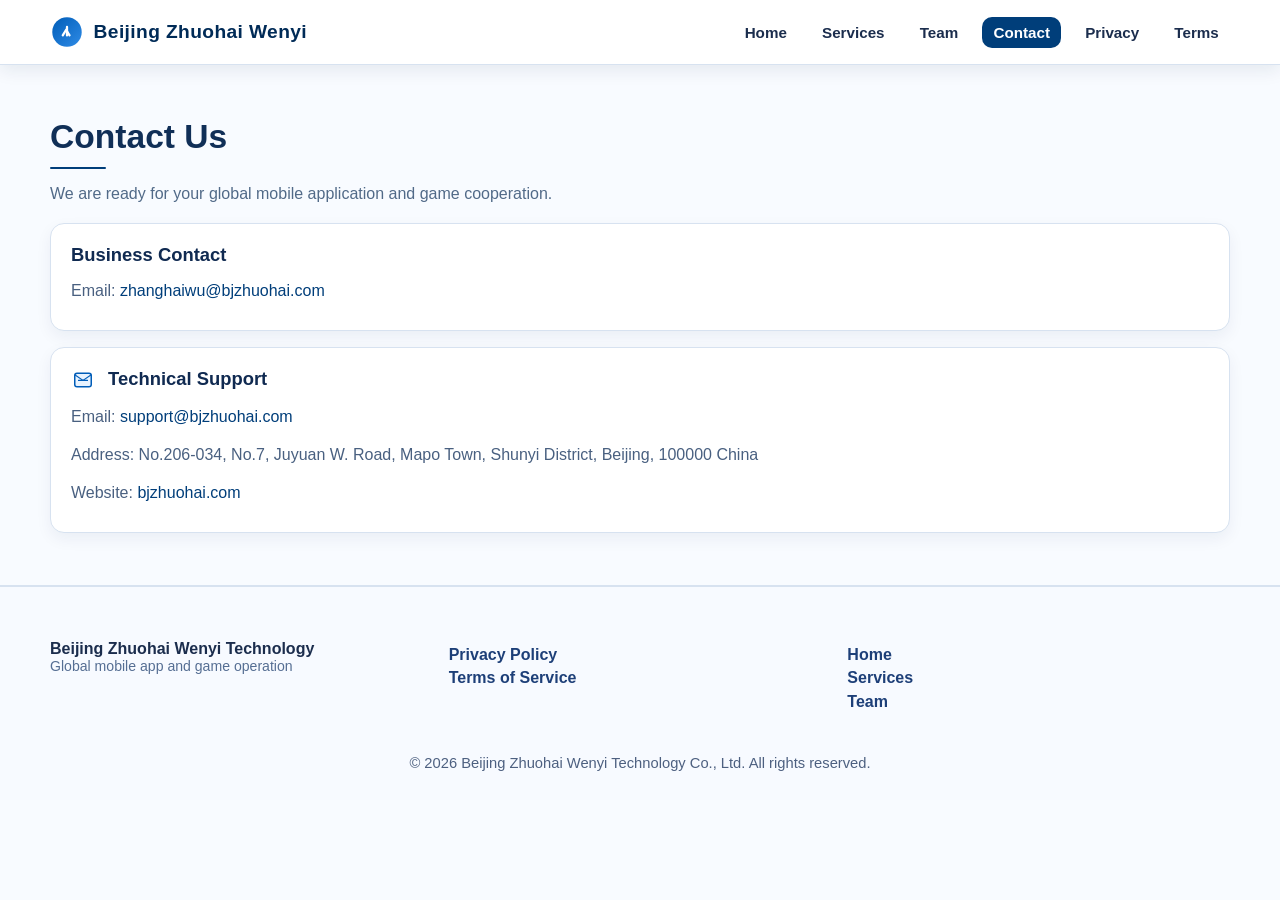
==== contact.html @ ebd732f4 "init1" ====
<!DOCTYPE html>
<html lang="en">
<head>
  <meta charset="UTF-8" />
  <meta name="viewport" content="width=device-width, initial-scale=1.0" />
  <title>Contact | Beijing Zhuohai Wenyi Technology</title>
  <meta name="description" content="Get in touch with Beijing Zhuohai Wenyi Technology for global app and game collaboration, support, and business inquiries.">
  <link rel="stylesheet" href="css/style.css" />
  <script defer src="js/main.js"></script>
</head>
<body>
  <header>
    <div class="container nav-wrap">
      <a href="index.html" class="site-brand"><img src="svg/logo.svg" alt="Logo" /><span>Beijing Zhuohai Wenyi</span></a>
      <nav class="nav-links">
        <a href="index.html">Home</a>
        <a href="services.html">Services</a>
        <a href="team.html">Team</a>
        <a href="contact.html">Contact</a>
        <a href="privacy.html">Privacy</a>
        <a href="terms.html">Terms</a>
      </nav>
    </div>
  </header>

  <main class="container section">
    <h2>Contact Us</h2>
    <p class="subtitle">We are ready for your global mobile application and game cooperation.</p>

    <article class="card">
      <h3>Business Contact</h3>
      <p>Email: <a href="mailto:zhanghaiwu@bjzhuohai.com">zhanghaiwu@bjzhuohai.com</a></p>
    </article>

    <article class="card" style="margin-top:1rem;">
      <h3><img src="svg/icon-contact.svg" alt="Technical Support" width="24" height="24" style="vertical-align:middle;margin-right:8px;" /> Technical Support</h3>
      <p>Email: <a href="mailto:support@bjzhuohai.com">support@bjzhuohai.com</a></p>
      <p>Address: No.206-034, No.7, Juyuan W. Road, Mapo Town, Shunyi District, Beijing, 100000 China</p>
      <p>Website: <a href="https://bjzhuohai.com" target="_blank" rel="noopener">bjzhuohai.com</a></p>
    </article>

  </main>

  <footer>
    <div class="container footer-grid">
      <div><strong>Beijing Zhuohai Wenyi Technology</strong><p class="small">Global mobile app and game operation</p></div>
      <div><a href="privacy.html">Privacy Policy</a><a href="terms.html">Terms of Service</a></div>
      <div><a href="index.html">Home</a><a href="services.html">Services</a><a href="team.html">Team</a></div>
    </div>
    <p class="legal">© 2026 Beijing Zhuohai Wenyi Technology Co., Ltd. All rights reserved.</p>
  </footer>
</body>
</html>
---- css/style.css ----
/* Global style */
:root {
  --primary:#003e7a;
  --primary-dark:#002b57;
  --secondary:#f8fbff;
  --text:#1b2d4d;
  --muted:#5c6d84;
  --bg:#ffffff;
  --border:#d7e2f0;
}
*{box-sizing:border-box;margin:0;padding:0;}
html {scroll-behavior:smooth; font-family:'Inter', 'Roboto', 'Helvetica', 'Arial', sans-serif; color:var(--text); background:var(--secondary);}
body{background:var(--secondary);}
.container{width:min(1180px, 94vw);margin:0 auto;padding:1.5rem 0;}
a{color:var(--primary);text-decoration:none;}
a:hover{text-decoration:underline;}
header{position:sticky;top:0;z-index:100;background:#fff;box-shadow:0 6px 16px rgba(17,34,61,.08);border-bottom:1px solid var(--border);}
.nav-wrap{display:flex;align-items:center;justify-content:space-between;gap:1rem;padding:.95rem 0;}
.site-brand{display:flex;align-items:center;gap:.6rem;font-weight:800;font-size:1.2rem;letter-spacing:.02em;color:var(--primary-dark);}
.site-brand img{height:34px;width:34px;}
.nav-links{display:flex;gap:.8rem;flex-wrap:wrap;}
.nav-links a{padding:.45rem .7rem;border-radius:10px;font-size:.95rem;color:var(--text);font-weight:600;transition:.22s;}
.nav-links a.active, .nav-links a:hover{background:var(--primary);color:#fff;}
.hero{padding:5.2rem 0 3.2rem;background:linear-gradient(135deg, #f4f7ff 0%, #eaf1ff 100%);border-bottom:1px solid var(--border);}
.hero h1{font-size:clamp(2.1rem,4vw,3.2rem);line-height:1.15;color:var(--primary-dark);font-weight:800;}
.hero p{margin-top:1.15rem;font-size:1.08rem;max-width:760px;line-height:1.75;color:#334462;}
.btn-primary{display:inline-flex;align-items:center;gap:.45rem;padding:.8rem 1.25rem;background:var(--primary);color:#fff;border-radius:9px;font-weight:700;box-shadow:0 8px 20px rgba(0,77,145,.2);transition:transform .2s ease, opacity .2s ease;}
.btn-primary:hover{opacity:.95;transform:translateY(-1px);}
.row{display:flex;flex-wrap:wrap;gap:1.1rem;}
.card{flex:1 1 min(260px,100%);background:#fff;border:1px solid var(--border);border-radius:14px;box-shadow:0 6px 16px rgba(20,42,80,.06);padding:1.25rem;}
.card h3{font-size:1.15rem;color:#102a51;font-weight:700;}
.card p{margin:.75rem 0 .3rem;line-height:1.65;color:#496080;}
.section{padding:3.3rem 0;}
.section h2{font-size:clamp(1.5rem,3vw,2.1rem);color:#102f57;margin-bottom:1rem;position:relative;}
.section h2:after{content:'';display:block;height:2px;width:56px;background:var(--primary);margin-top:.65rem;border-radius:2px;}
.section p.subtitle{color:#516a88;margin-bottom:1.3rem;max-width:740px;}
.policy-card{background:#fff;border:1px solid var(--border);border-radius:12px;padding:1rem 1.1rem;margin-bottom:1rem;box-shadow:0 7px 15px rgba(18,41,72,.04);}
.policy-card h3{font-size:1.1rem;font-weight:700;color:#0f3360;margin-bottom:.5rem;}
.policy-card p{color:#4f6b8b;line-height:1.7;margin-bottom:.7rem;}
.policy-card ul{margin-left:1.15rem;line-height:1.75;}
.policy-card ul li{margin:.28rem 0;}
.stats{display:grid;grid-template-columns:repeat(auto-fit,minmax(210px,1fr));gap:1rem;}
.stat{background:#fff;padding:1.1rem;border:1px solid var(--border);border-radius:14px;text-align:center;}
.stat h3{font-size:1.45rem;color:#0e376f;font-weight:700;}
.stat span{color:#5d7492;font-size:.96rem;}
footer{background:#f7faff;padding:1.8rem 0;border-top:2px solid var(--border);}
footer .footer-grid{display:grid;grid-template-columns:repeat(auto-fit,minmax(180px,1fr));gap:1rem;}
footer a{display:block;margin:.35rem 0;color:#1d3f78;font-weight:600;}
footer .legal{font-size:.92rem;color:#4d6080;text-align:center;margin-top:.9rem;}
footer .legal strong{font-weight:600;}
.small{font-size:.88rem;color:#556e93;}
@media (max-width:960px){.nav-wrap{flex-direction:column;align-items:flex-start;padding:.6rem 0;}.nav-links{width:100%;justify-content:flex-start;}.row{flex-direction:column;}.hero{text-align:center;} .hero .btn-primary{justify-content:center;}}
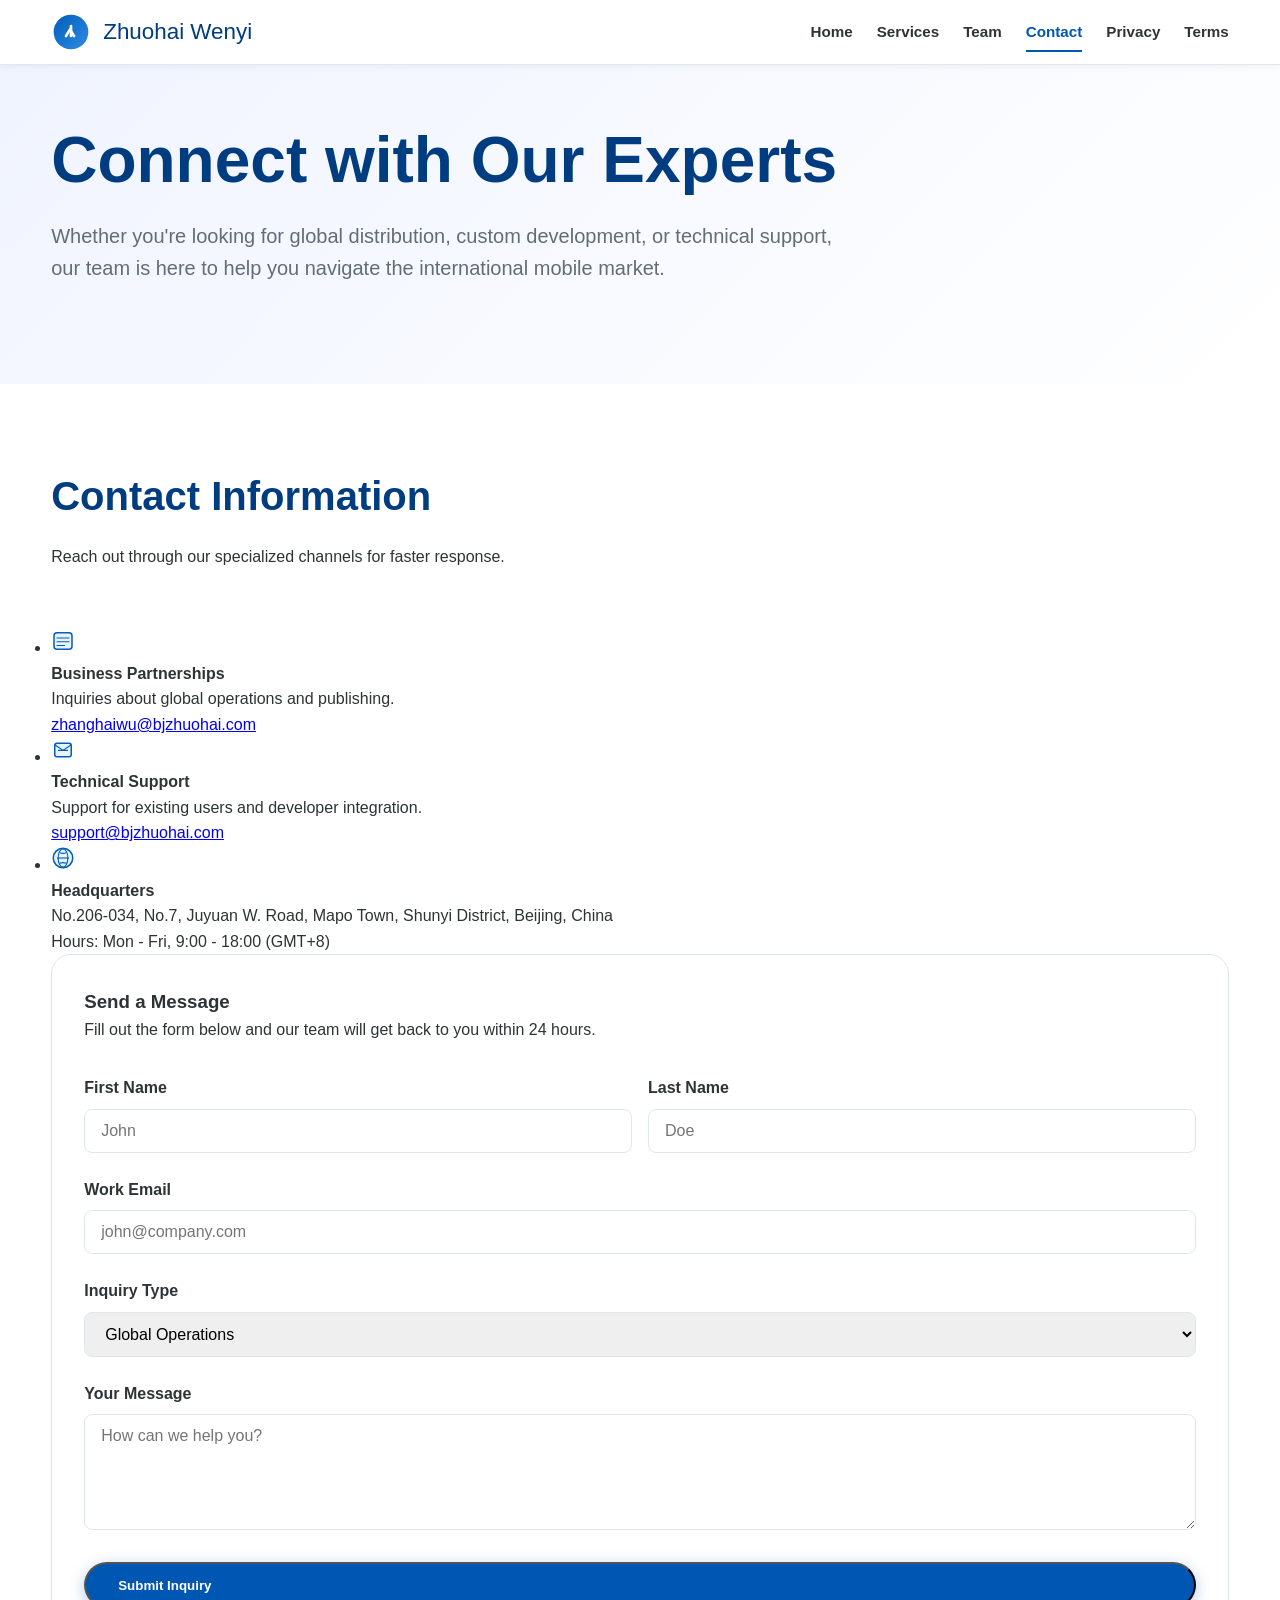
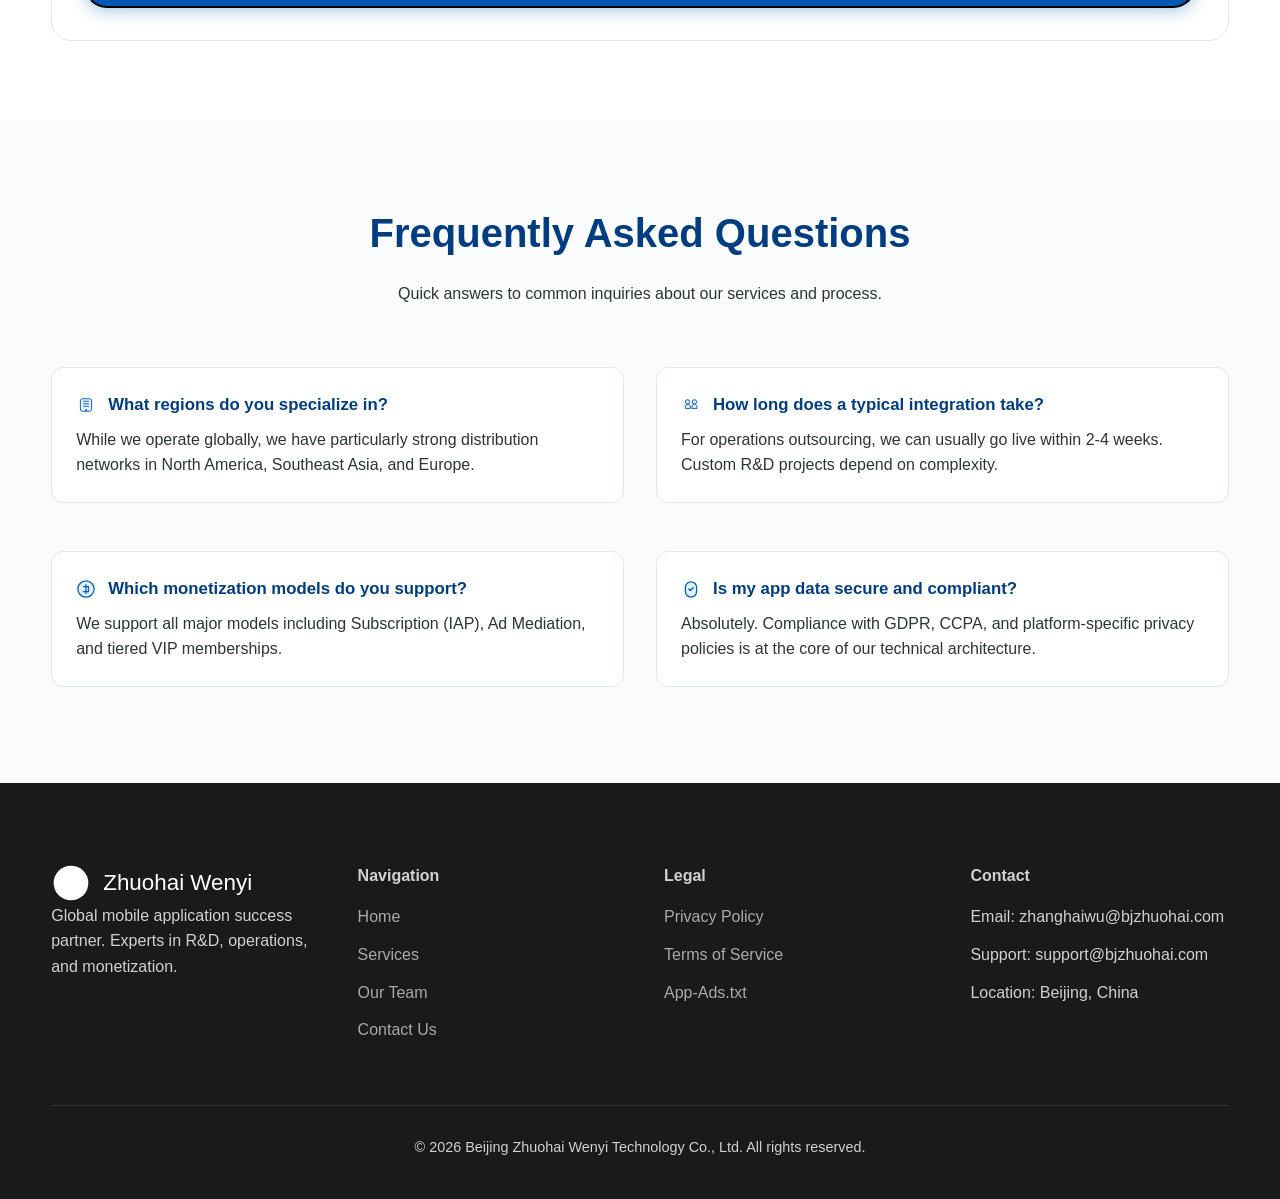
==== commit 61ecd0f5: "Revise1" ====
--- a/contact.html
+++ b/contact.html
@@ -3,15 +3,28 @@
 <head>
   <meta charset="UTF-8" />
   <meta name="viewport" content="width=device-width, initial-scale=1.0" />
-  <title>Contact | Beijing Zhuohai Wenyi Technology</title>
-  <meta name="description" content="Get in touch with Beijing Zhuohai Wenyi Technology for global app and game collaboration, support, and business inquiries.">
+  <title>Contact Us | Beijing Zhuohai Wenyi Technology</title>
+  <meta name="description" content="Get in touch with Beijing Zhuohai Wenyi Technology for global app and game collaboration, technical support, and business inquiries.">
+
+  <!-- SEO & Social Media -->
+  <link rel="canonical" href="https://bjzhuohai.com/contact.html" />
+  <meta property="og:title" content="Contact Us | Beijing Zhuohai Wenyi Technology" />
+  <meta property="og:description" content="Get in touch for global mobile app and game collaboration. Business inquiries and technical support." />
+  <meta property="og:url" content="https://bjzhuohai.com/contact.html" />
+  <meta property="og:type" content="website" />
+  <meta property="og:image" content="https://bjzhuohai.com/img/og-contact.jpg" />
+  <meta name="twitter:card" content="summary_large_image" />
+
   <link rel="stylesheet" href="css/style.css" />
   <script defer src="js/main.js"></script>
 </head>
 <body>
   <header>
     <div class="container nav-wrap">
-      <a href="index.html" class="site-brand"><img src="svg/logo.svg" alt="Logo" /><span>Beijing Zhuohai Wenyi</span></a>
+      <a href="index.html" class="site-brand">
+        <img src="svg/logo.svg" alt="Logo" />
+        <span>Zhuohai Wenyi</span>
+      </a>
       <nav class="nav-links">
         <a href="index.html">Home</a>
         <a href="services.html">Services</a>
@@ -23,31 +36,171 @@
     </div>
   </header>
 
-  <main class="container section">
-    <h2>Contact Us</h2>
-    <p class="subtitle">We are ready for your global mobile application and game cooperation.</p>
-
-    <article class="card">
-      <h3>Business Contact</h3>
-      <p>Email: <a href="mailto:zhanghaiwu@bjzhuohai.com">zhanghaiwu@bjzhuohai.com</a></p>
-    </article>
-
-    <article class="card" style="margin-top:1rem;">
-      <h3><img src="svg/icon-contact.svg" alt="Technical Support" width="24" height="24" style="vertical-align:middle;margin-right:8px;" /> Technical Support</h3>
-      <p>Email: <a href="mailto:support@bjzhuohai.com">support@bjzhuohai.com</a></p>
-      <p>Address: No.206-034, No.7, Juyuan W. Road, Mapo Town, Shunyi District, Beijing, 100000 China</p>
-      <p>Website: <a href="https://bjzhuohai.com" target="_blank" rel="noopener">bjzhuohai.com</a></p>
-    </article>
-
+  <main>
+    <section class="hero" style="padding: 60px 0;">
+      <div class="container">
+        <h1>Connect with Our Experts</h1>
+        <p>Whether you're looking for global distribution, custom development, or technical support, our team is here to help you navigate the international mobile market.</p>
+      </div>
+    </section>
+
+    <section class="section">
+      <div class="container">
+        <div class="contact-grid">
+          <!-- Contact Info -->
+          <div class="contact-sidebar">
+            <div class="section-header" style="text-align: left;">
+              <h2>Contact Information</h2>
+              <p>Reach out through our specialized channels for faster response.</p>
+            </div>
+            <ul class="contact-info-list">
+              <li>
+                <div class="info-icon"><img src="svg/icon-services.svg" width="24" height="24" /></div>
+                <div>
+                  <h4>Business Partnerships</h4>
+                  <p>Inquiries about global operations and publishing.</p>
+                  <a href="mailto:zhanghaiwu@bjzhuohai.com">zhanghaiwu@bjzhuohai.com</a>
+                </div>
+              </li>
+              <li>
+                <div class="info-icon"><img src="svg/icon-contact.svg" width="24" height="24" /></div>
+                <div>
+                  <h4>Technical Support</h4>
+                  <p>Support for existing users and developer integration.</p>
+                  <a href="mailto:support@bjzhuohai.com">support@bjzhuohai.com</a>
+                </div>
+              </li>
+              <li>
+                <div class="info-icon"><img src="svg/icon-globe.svg" width="24" height="24" /></div>
+                <div>
+                  <h4>Headquarters</h4>
+                  <p>No.206-034, No.7, Juyuan W. Road, Mapo Town, Shunyi District, Beijing, China</p>
+                  <p>Hours: Mon - Fri, 9:00 - 18:00 (GMT+8)</p>
+                </div>
+              </li>
+            </ul>
+          </div>
+
+          <!-- Contact Form -->
+          <div class="card">
+            <h3>Send a Message</h3>
+            <p style="margin-bottom: 2rem;">Fill out the form below and our team will get back to you within 24 hours.</p>
+            <form id="contact-form">
+              <div class="grid grid-2" style="gap: 1rem;">
+                <div class="form-group">
+                  <label for="first-name">First Name</label>
+                  <input type="text" id="first-name" class="form-control" placeholder="John" required>
+                </div>
+                <div class="form-group">
+                  <label for="last-name">Last Name</label>
+                  <input type="text" id="last-name" class="form-control" placeholder="Doe" required>
+                </div>
+              </div>
+              <div class="form-group">
+                <label for="email">Work Email</label>
+                <input type="email" id="email" class="form-control" placeholder="john@company.com" required>
+              </div>
+              <div class="form-group">
+                <label for="inquiry">Inquiry Type</label>
+                <select id="inquiry" class="form-control">
+                  <option value="operation">Global Operations</option>
+                  <option value="development">App Development</option>
+                  <option value="monetization">Monetization Strategy</option>
+                  <option value="other">General Inquiry</option>
+                </select>
+              </div>
+              <div class="form-group">
+                <label for="message">Your Message</label>
+                <textarea id="message" rows="5" class="form-control" placeholder="How can we help you?"></textarea>
+              </div>
+              <button type="submit" class="btn-primary" style="width: 100%;">Submit Inquiry</button>
+            </form>
+          </div>
+        </div>
+      </div>
+    </section>
+
+    <!-- FAQ Section -->
+    <section class="section" style="background: var(--bg-light);">
+      <div class="container">
+        <div class="section-header">
+          <h2>Frequently Asked Questions</h2>
+          <p class="subtitle">Quick answers to common inquiries about our services and process.</p>
+        </div>
+        <div class="grid grid-2">
+          <div class="faq-item">
+            <div class="faq-question">
+              <img src="svg/icon-app.svg" width="20" height="20" />
+              What regions do you specialize in?
+            </div>
+            <p>While we operate globally, we have particularly strong distribution networks in North America, Southeast Asia, and Europe.</p>
+          </div>
+          <div class="faq-item">
+            <div class="faq-question">
+              <img src="svg/icon-team.svg" width="20" height="20" />
+              How long does a typical integration take?
+            </div>
+            <p>For operations outsourcing, we can usually go live within 2-4 weeks. Custom R&D projects depend on complexity.</p>
+          </div>
+          <div class="faq-item">
+            <div class="faq-question">
+              <img src="svg/icon-monetization.svg" width="20" height="20" />
+              Which monetization models do you support?
+            </div>
+            <p>We support all major models including Subscription (IAP), Ad Mediation, and tiered VIP memberships.</p>
+          </div>
+          <div class="faq-item">
+            <div class="faq-question">
+              <img src="svg/icon-privacy.svg" width="20" height="20" />
+              Is my app data secure and compliant?
+            </div>
+            <p>Absolutely. Compliance with GDPR, CCPA, and platform-specific privacy policies is at the core of our technical architecture.</p>
+          </div>
+        </div>
+      </div>
+    </section>
   </main>
 
   <footer>
-    <div class="container footer-grid">
-      <div><strong>Beijing Zhuohai Wenyi Technology</strong><p class="small">Global mobile app and game operation</p></div>
-      <div><a href="privacy.html">Privacy Policy</a><a href="terms.html">Terms of Service</a></div>
-      <div><a href="index.html">Home</a><a href="services.html">Services</a><a href="team.html">Team</a></div>
+    <div class="container">
+      <div class="footer-grid">
+        <div class="footer-col">
+          <a href="index.html" class="site-brand footer-logo" style="color: white;">
+            <img src="svg/logo.svg" alt="Logo" style="filter: brightness(0) invert(1);" />
+            <span>Zhuohai Wenyi</span>
+          </a>
+          <p>Global mobile application success partner. Experts in R&D, operations, and monetization.</p>
+        </div>
+        <div class="footer-col">
+          <h4>Navigation</h4>
+          <ul class="footer-links-list">
+            <li><a href="index.html">Home</a></li>
+            <li><a href="services.html">Services</a></li>
+            <li><a href="team.html">Our Team</a></li>
+            <li><a href="contact.html">Contact Us</a></li>
+          </ul>
+        </div>
+        <div class="footer-col">
+          <h4>Legal</h4>
+          <ul class="footer-links-list">
+            <li><a href="privacy.html">Privacy Policy</a></li>
+            <li><a href="terms.html">Terms of Service</a></li>
+            <li><a href="app-ads.txt">App-Ads.txt</a></li>
+          </ul>
+        </div>
+        <div class="footer-col">
+          <h4>Contact</h4>
+          <ul class="footer-links-list">
+            <li>Email: zhanghaiwu@bjzhuohai.com</li>
+            <li>Support: support@bjzhuohai.com</li>
+            <li>Location: Beijing, China</li>
+          </ul>
+        </div>
+      </div>
+      <div class="footer-bottom">
+        <p>© 2026 Beijing Zhuohai Wenyi Technology Co., Ltd. All rights reserved.</p>
+      </div>
     </div>
-    <p class="legal">© 2026 Beijing Zhuohai Wenyi Technology Co., Ltd. All rights reserved.</p>
   </footer>
 </body>
 </html>
--- a/css/style.css
+++ b/css/style.css
@@ -1,52 +1,329 @@
-/* Global style */
+/* Modernized Style Sheet for Beijing Zhuohai Wenyi */
 :root {
-  --primary:#003e7a;
-  --primary-dark:#002b57;
-  --secondary:#f8fbff;
-  --text:#1b2d4d;
-  --muted:#5c6d84;
-  --bg:#ffffff;
-  --border:#d7e2f0;
-}
-*{box-sizing:border-box;margin:0;padding:0;}
-html {scroll-behavior:smooth; font-family:'Inter', 'Roboto', 'Helvetica', 'Arial', sans-serif; color:var(--text); background:var(--secondary);}
-body{background:var(--secondary);}
-.container{width:min(1180px, 94vw);margin:0 auto;padding:1.5rem 0;}
-a{color:var(--primary);text-decoration:none;}
-a:hover{text-decoration:underline;}
-header{position:sticky;top:0;z-index:100;background:#fff;box-shadow:0 6px 16px rgba(17,34,61,.08);border-bottom:1px solid var(--border);}
-.nav-wrap{display:flex;align-items:center;justify-content:space-between;gap:1rem;padding:.95rem 0;}
-.site-brand{display:flex;align-items:center;gap:.6rem;font-weight:800;font-size:1.2rem;letter-spacing:.02em;color:var(--primary-dark);}
-.site-brand img{height:34px;width:34px;}
-.nav-links{display:flex;gap:.8rem;flex-wrap:wrap;}
-.nav-links a{padding:.45rem .7rem;border-radius:10px;font-size:.95rem;color:var(--text);font-weight:600;transition:.22s;}
-.nav-links a.active, .nav-links a:hover{background:var(--primary);color:#fff;}
-.hero{padding:5.2rem 0 3.2rem;background:linear-gradient(135deg, #f4f7ff 0%, #eaf1ff 100%);border-bottom:1px solid var(--border);}
-.hero h1{font-size:clamp(2.1rem,4vw,3.2rem);line-height:1.15;color:var(--primary-dark);font-weight:800;}
-.hero p{margin-top:1.15rem;font-size:1.08rem;max-width:760px;line-height:1.75;color:#334462;}
-.btn-primary{display:inline-flex;align-items:center;gap:.45rem;padding:.8rem 1.25rem;background:var(--primary);color:#fff;border-radius:9px;font-weight:700;box-shadow:0 8px 20px rgba(0,77,145,.2);transition:transform .2s ease, opacity .2s ease;}
-.btn-primary:hover{opacity:.95;transform:translateY(-1px);}
-.row{display:flex;flex-wrap:wrap;gap:1.1rem;}
-.card{flex:1 1 min(260px,100%);background:#fff;border:1px solid var(--border);border-radius:14px;box-shadow:0 6px 16px rgba(20,42,80,.06);padding:1.25rem;}
-.card h3{font-size:1.15rem;color:#102a51;font-weight:700;}
-.card p{margin:.75rem 0 .3rem;line-height:1.65;color:#496080;}
-.section{padding:3.3rem 0;}
-.section h2{font-size:clamp(1.5rem,3vw,2.1rem);color:#102f57;margin-bottom:1rem;position:relative;}
-.section h2:after{content:'';display:block;height:2px;width:56px;background:var(--primary);margin-top:.65rem;border-radius:2px;}
-.section p.subtitle{color:#516a88;margin-bottom:1.3rem;max-width:740px;}
-.policy-card{background:#fff;border:1px solid var(--border);border-radius:12px;padding:1rem 1.1rem;margin-bottom:1rem;box-shadow:0 7px 15px rgba(18,41,72,.04);}
-.policy-card h3{font-size:1.1rem;font-weight:700;color:#0f3360;margin-bottom:.5rem;}
-.policy-card p{color:#4f6b8b;line-height:1.7;margin-bottom:.7rem;}
-.policy-card ul{margin-left:1.15rem;line-height:1.75;}
-.policy-card ul li{margin:.28rem 0;}
-.stats{display:grid;grid-template-columns:repeat(auto-fit,minmax(210px,1fr));gap:1rem;}
-.stat{background:#fff;padding:1.1rem;border:1px solid var(--border);border-radius:14px;text-align:center;}
-.stat h3{font-size:1.45rem;color:#0e376f;font-weight:700;}
-.stat span{color:#5d7492;font-size:.96rem;}
-footer{background:#f7faff;padding:1.8rem 0;border-top:2px solid var(--border);}
-footer .footer-grid{display:grid;grid-template-columns:repeat(auto-fit,minmax(180px,1fr));gap:1rem;}
-footer a{display:block;margin:.35rem 0;color:#1d3f78;font-weight:600;}
-footer .legal{font-size:.92rem;color:#4d6080;text-align:center;margin-top:.9rem;}
-footer .legal strong{font-weight:600;}
-.small{font-size:.88rem;color:#556e93;}
-@media (max-width:960px){.nav-wrap{flex-direction:column;align-items:flex-start;padding:.6rem 0;}.nav-links{width:100%;justify-content:flex-start;}.row{flex-direction:column;}.hero{text-align:center;} .hero .btn-primary{justify-content:center;}}+  --primary: #0056b3;
+  --primary-dark: #003d80;
+  --primary-light: #e6f0ff;
+  --secondary: #6c757d;
+  --accent: #00d2ff;
+  --text-main: #2d3436;
+  --text-muted: #636e72;
+  --bg-light: #f9fbfc;
+  --white: #ffffff;
+  --border-color: #e1e8ed;
+  --shadow-sm: 0 2px 8px rgba(0,0,0,0.05);
+  --shadow-md: 0 10px 30px rgba(0,0,0,0.08);
+  --transition: all 0.3s cubic-bezier(0.4, 0, 0.2, 1);
+  /* Added Missing Variables */
+  --radius-lg: 20px;
+  --radius-md: 12px;
+  --radius-sm: 8px;
+  --font-main: 'Segoe UI', Roboto, Helvetica, Arial, sans-serif;
+}
+
+* { box-sizing: border-box; margin: 0; padding: 0; }
+
+html { scroll-behavior: smooth; }
+
+body {
+  font-family: var(--font-main);
+  color: var(--text-main);
+  background-color: var(--white);
+  line-height: 1.6;
+  overflow-x: hidden;
+}
+
+.container {
+  width: min(1200px, 92vw);
+  margin: 0 auto;
+}
+
+/* Skip Link */
+.skip-link {
+  position: absolute;
+  top: -40px;
+  left: 0;
+  background: var(--primary);
+  color: white;
+  padding: 8px;
+  z-index: 2000;
+  transition: top 0.3s;
+}
+.skip-link:focus { top: 0; }
+
+/* Header & Nav */
+header {
+  background: rgba(255, 255, 255, 0.95);
+  backdrop-filter: blur(10px);
+  position: sticky;
+  top: 0;
+  z-index: 1000;
+  border-bottom: 1px solid var(--border-color);
+  box-shadow: var(--shadow-sm);
+}
+
+.nav-wrap {
+  display: flex;
+  justify-content: space-between;
+  align-items: center;
+  padding: 0.75rem 0;
+  position: relative;
+}
+
+.site-brand {
+  display: flex;
+  align-items: center;
+  gap: 0.75rem;
+  text-decoration: none;
+  font-size: 1.4rem;
+  color: var(--primary-dark);
+}
+
+.site-brand img { height: 40px; }
+
+.nav-links { display: flex; gap: 1.5rem; }
+.nav-links a {
+  text-decoration: none;
+  color: var(--text-main);
+  font-weight: 600;
+  font-size: 0.95rem;
+  transition: var(--transition);
+  padding: 0.5rem 0;
+  position: relative;
+}
+
+.nav-links a::after {
+  content: '';
+  position: absolute;
+  bottom: 0;
+  left: 0;
+  width: 0;
+  height: 2px;
+  background: var(--primary);
+  transition: var(--transition);
+}
+
+.nav-links a:hover, .nav-links a.active { color: var(--primary); }
+.nav-links a:hover::after, .nav-links a.active::after { width: 100%; }
+
+/* Mobile Menu Styles */
+.menu-toggle {
+  display: none;
+  flex-direction: column;
+  justify-content: space-between;
+  width: 30px;
+  height: 21px;
+  background: transparent;
+  border: none;
+  cursor: pointer;
+  padding: 0;
+  z-index: 1001;
+}
+
+.menu-toggle span {
+  width: 100%;
+  height: 3px;
+  background-color: var(--primary-dark);
+  border-radius: 3px;
+  transition: var(--transition);
+}
+
+.menu-toggle.active span:nth-child(1) { transform: translateY(9px) rotate(45deg); }
+.menu-toggle.active span:nth-child(2) { opacity: 0; }
+.menu-toggle.active span:nth-child(3) { transform: translateY(-9px) rotate(-45deg); }
+
+.nav-overlay {
+  position: fixed;
+  top: 0;
+  left: 0;
+  width: 100%;
+  height: 100%;
+  background: rgba(0,0,0,0.5);
+  opacity: 0;
+  visibility: hidden;
+  transition: var(--transition);
+  z-index: 999;
+}
+.nav-overlay.active { opacity: 1; visibility: visible; }
+
+/* Hero Section */
+.hero {
+  padding: 100px 0;
+  background: linear-gradient(135deg, #f0f4ff 0%, #ffffff 100%);
+  position: relative;
+  overflow: hidden;
+}
+
+.hero h1 { font-size: clamp(2.2rem, 5vw, 4rem); margin-bottom: 1.5rem; line-height: 1.1; color: var(--primary-dark); }
+.hero p { font-size: 1.25rem; color: var(--text-muted); max-width: 800px; margin-bottom: 2.5rem; }
+
+.hero-btns { display: flex; gap: 1rem; flex-wrap: wrap; }
+
+/* Buttons */
+.btn-primary, .btn-secondary {
+  padding: 0.85rem 2rem;
+  border-radius: 50px;
+  font-weight: 700;
+  text-decoration: none;
+  transition: var(--transition);
+  display: inline-flex;
+  align-items: center;
+  gap: 0.5rem;
+  min-height: 44px;
+}
+
+.btn-primary { background: var(--primary); color: var(--white); box-shadow: 0 4px 15px rgba(0,86,179,0.3); }
+.btn-primary:hover { background: var(--primary-dark); transform: translateY(-2px); }
+
+.btn-secondary { background: var(--white); color: var(--primary); border: 2px solid var(--primary); }
+.btn-secondary:hover { background: var(--primary-light); transform: translateY(-2px); }
+
+/* Grid & Cards */
+.grid { display: grid; gap: 2rem; }
+.grid-3 { grid-template-columns: repeat(auto-fit, minmax(300px, 1fr)); }
+.grid-2 { grid-template-columns: repeat(auto-fit, minmax(400px, 1fr)); }
+
+.section { padding: 80px 0; }
+.section-header { text-align: center; margin-bottom: 60px; }
+.section-header h2 { font-size: 2.5rem; margin-bottom: 1rem; color: var(--primary-dark); }
+
+.card {
+  background: var(--white);
+  padding: 2rem;
+  border-radius: var(--radius-lg);
+  border: 1px solid var(--border-color);
+  transition: var(--transition);
+  height: 100%;
+}
+.card:hover { transform: translateY(-5px); box-shadow: var(--shadow-md); }
+
+.card-icon {
+  width: 60px; height: 60px; background: var(--primary-light);
+  border-radius: var(--radius-md); display: flex; align-items: center; justify-content: center;
+  margin-bottom: 1.5rem;
+}
+
+/* Policy & FAQ */
+.policy-card { background: var(--white); border: 1px solid var(--border-color); border-radius: var(--radius-md); padding: 2rem; margin-bottom: 2rem; }
+.policy-card h3 { color: var(--primary-dark); margin-bottom: 1rem; }
+.policy-card ul { margin-left: 1.5rem; margin-top: 1rem; }
+.policy-card li { margin-bottom: 0.5rem; color: var(--text-muted); }
+
+/* Form Styles */
+.form-group { margin-bottom: 1.5rem; }
+.form-group label { display: block; margin-bottom: 0.5rem; font-weight: 600; color: var(--text-main); }
+.form-control {
+  width: 100%; padding: 0.75rem 1rem; border: 1px solid var(--border-color);
+  border-radius: var(--radius-sm); font-family: inherit; font-size: 1rem;
+  transition: var(--transition);
+}
+.form-control:focus { outline: none; border-color: var(--primary); box-shadow: 0 0 0 3px rgba(0,86,179,0.1); }
+.error-message { color: #d63031; font-size: 0.85rem; margin-top: 0.25rem; display: none; }
+.form-control.invalid { border-color: #d63031; }
+
+/* Footer */
+footer { background: #1a1a1a; color: #d1d1d1; padding: 80px 0 40px; }
+.footer-grid { display: grid; grid-template-columns: repeat(auto-fit, minmax(200px, 1fr)); gap: 3rem; }
+.footer-links-list { list-style: none; margin-top: 1rem; }
+.footer-links-list li { margin-bottom: 0.75rem; }
+.footer-links-list a { color: #aaa; text-decoration: none; transition: var(--transition); }
+.footer-links-list a:hover { color: var(--white); }
+.footer-bottom { border-top: 1px solid #333; margin-top: 50px; padding-top: 30px; text-align: center; font-size: 0.9rem; }
+
+/* Responsive */
+@media (max-width: 992px) {
+  .section { padding: 60px 0; }
+  .grid-2 { grid-template-columns: 1fr; }
+}
+
+@media (max-width: 768px) {
+  .menu-toggle { display: flex; }
+
+  .nav-links {
+    position: fixed;
+    top: 0;
+    right: -280px;
+    width: 280px;
+    height: 100vh;
+    background: var(--white);
+    flex-direction: column;
+    padding: 80px 40px;
+    transition: var(--transition);
+    z-index: 1000;
+    box-shadow: -5px 0 15px rgba(0,0,0,0.1);
+  }
+
+  .nav-links.active { right: 0; }
+  .nav-links a { font-size: 1.2rem; }
+
+  .hero { text-align: center; padding: 80px 0; }
+  .hero-btns { justify-content: center; }
+
+  .section-header h2 { font-size: 2rem; }
+}
+
+/* Process & Stats Styles */
+.process-step {
+  width: 45px;
+  height: 45px;
+  background: linear-gradient(135deg, var(--primary) 0%, var(--primary-dark) 100%);
+  color: var(--white);
+  border-radius: 50%;
+  display: flex;
+  align-items: center;
+  justify-content: center;
+  margin-bottom: 1.5rem;
+  font-weight: 800;
+  font-size: 1.3rem;
+  box-shadow: var(--shadow-sm);
+}
+
+.stats-banner {
+  background: linear-gradient(135deg, var(--primary-dark) 0%, var(--primary) 100%);
+  padding: 60px 0;
+  color: var(--white);
+}
+
+.stat-item {
+  text-align: center;
+}
+
+.stat-item h3 {
+  font-size: 3rem;
+  font-weight: 800;
+  color: var(--white);
+  margin-bottom: 0.5rem;
+}
+
+.stat-item p {
+  font-size: 1.1rem;
+  opacity: 0.9;
+}
+
+/* FAQ Styles */
+.faq-list {
+  max-width: 900px;
+  margin: 0 auto;
+}
+
+.faq-item {
+  background: var(--white);
+  border: 1px solid var(--border-color);
+  border-radius: 12px;
+  padding: 1.5rem;
+  margin-bottom: 1rem;
+  transition: var(--transition);
+}
+
+.faq-item:hover {
+  box-shadow: var(--shadow-md);
+}
+
+.faq-question {
+  display: flex;
+  align-items: center;
+  gap: 0.75rem;
+  font-weight: 700;
+  font-size: 1.05rem;
+  color: var(--primary-dark);
+  margin-bottom: 0.5rem;
+}
